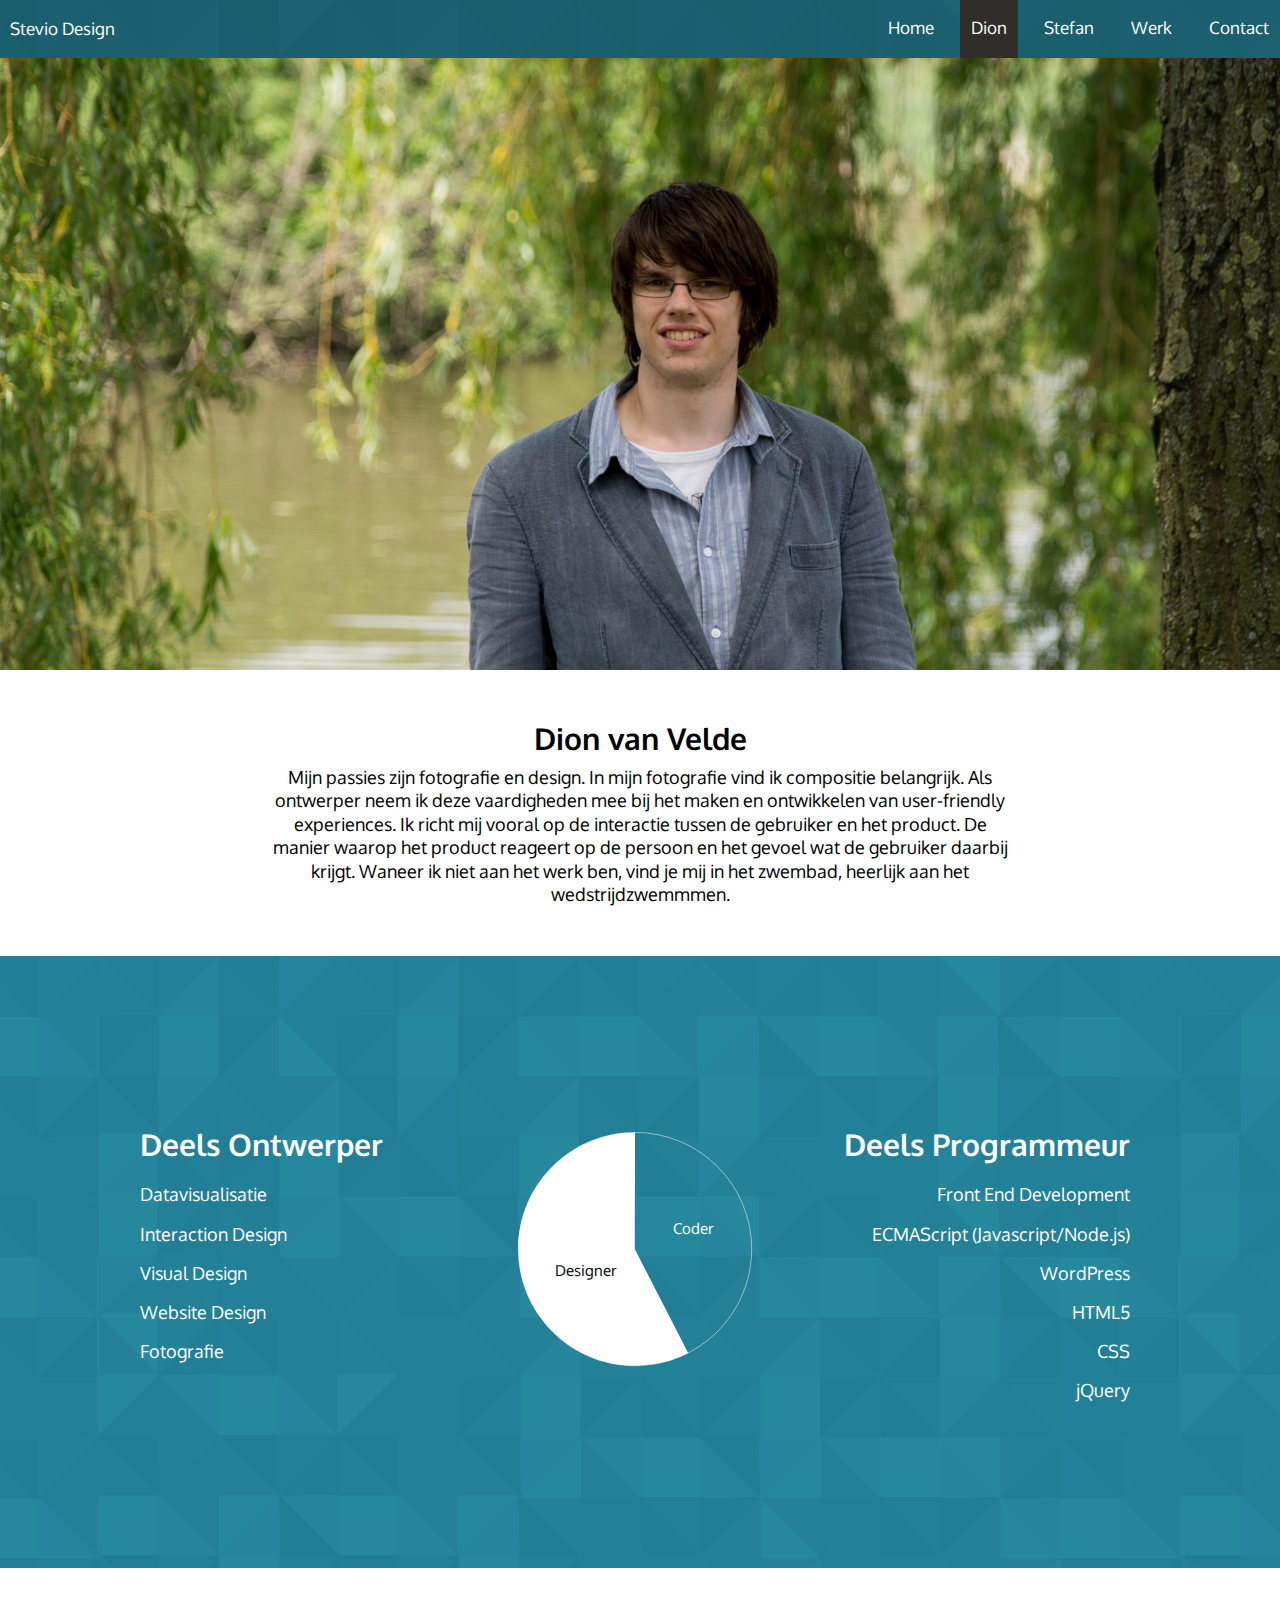
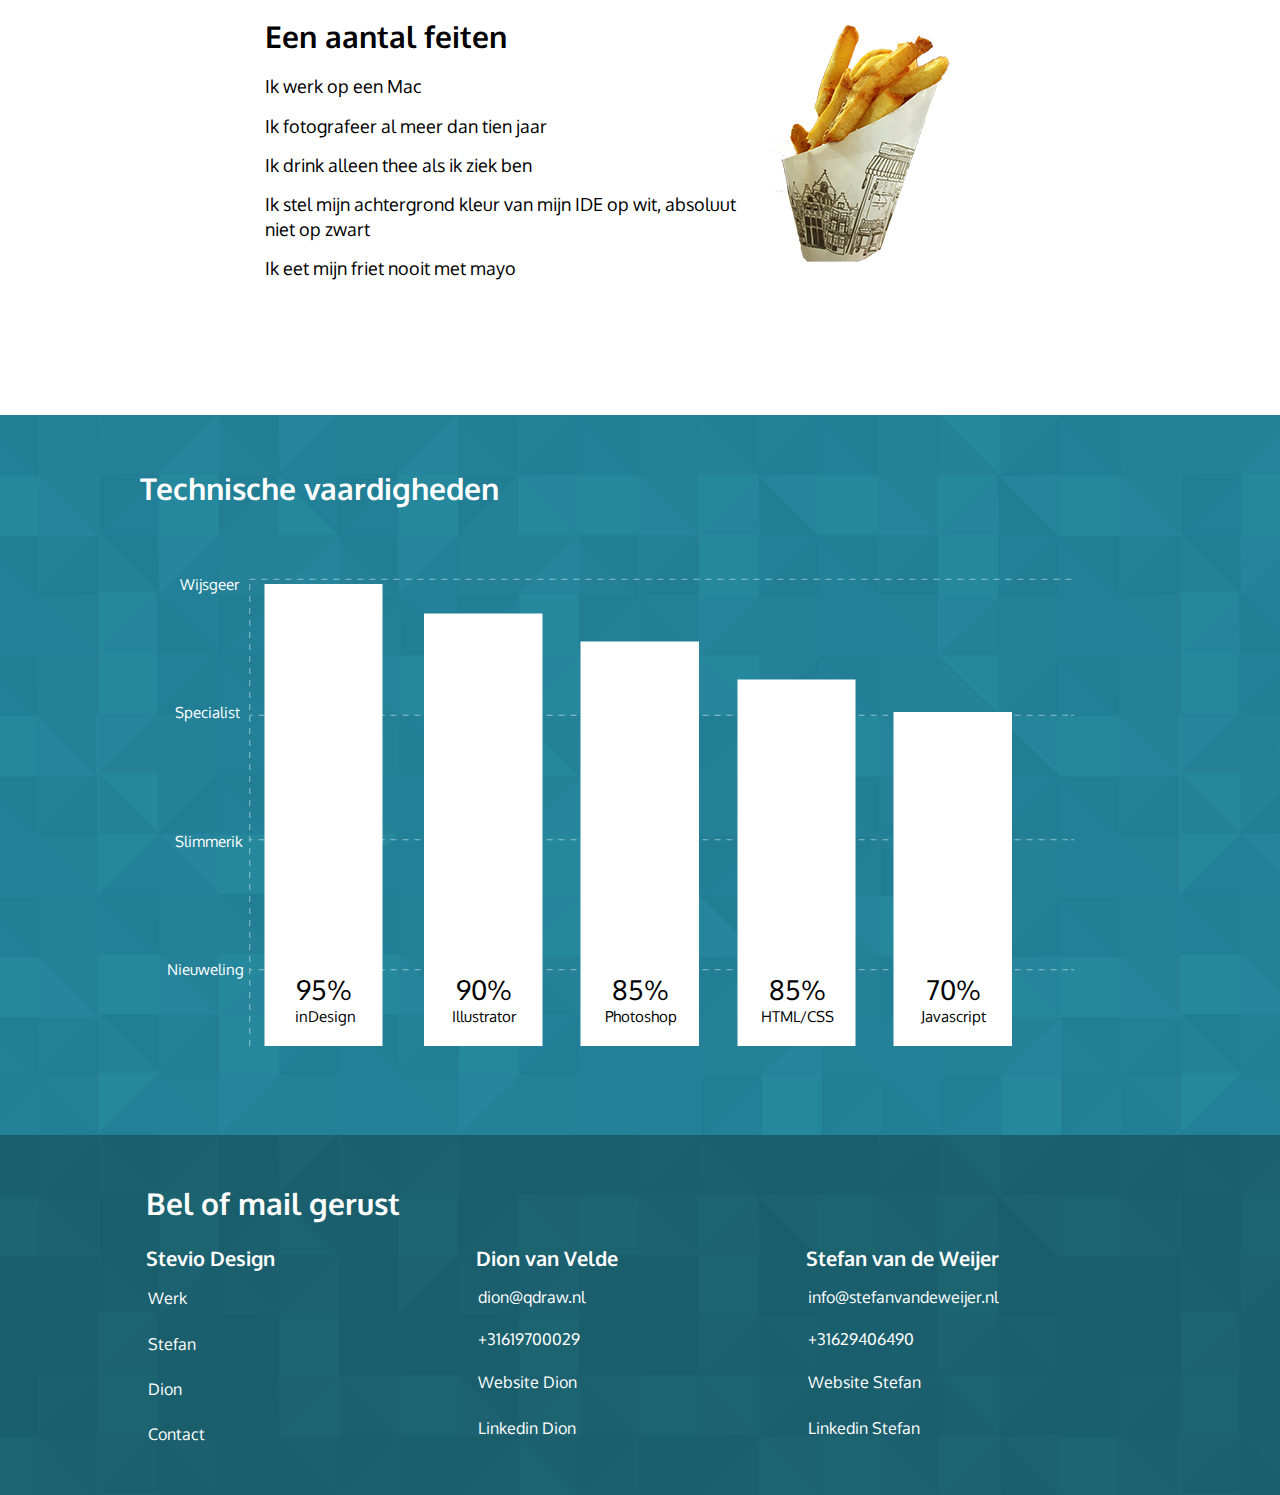
==== dion.html @ 609b66bf "steviodesign today" ====
<!DOCTYPE html>
<html>
<head>
	<meta charset="utf-8" /> 
	<link rel="stylesheet" type="text/css" href="css/reset.css">
	<link rel="stylesheet" type="text/css" href="css/style.css">

	<!-- 	Meta data -->        
    <meta name="viewport" content="width=device-width, initial-scale=1.0, maximum-scale=1.0, user-scalable=no">
    <meta name="apple-mobile-web-app-title" content="Stevio Design">
    <meta name="apple-mobile-web-app-capable" content="yes">
    <meta name="apple-mobile-web-app-status-bar-style" content="black-translucent">	


	<title>Dion van Velde - Stevio Design</title>
	<meta property='og:title' content='Dion van Velde - Stevio Design' />
    <meta property="og:site_name" content="Stevio Design"/>


    <meta name='keywords' content='Stevio, Dion van Velde, Design, Interaction Desinger, fotograaf' />
	<meta name='description' content='Dion van Velde - Interaction Desinger en fotograaf' />
	<meta property="og:description" content="Dion van Velde - Interaction Desinger en fotograaf" />


	<meta property="og:image" content="http://steviodesign.nl/images/head-dion.jpg"/>


	<link rel='canonical' href='http://steviodesign.nl/dion.html' />
	<meta property="og:url" content="http://steviodesign.nl/dion.html"/>


    <link rel="author" href="https://plus.google.com/+DionvanVelde"/>
	<meta name="dcterms.rightsHolder" content="&copy; Qdraw;Media" />
	<meta name="dcterms.rights" content="Design" />
	<meta name="dcterms.dateCopyrighted" content="2015">	
	<meta name="author" content="Dion van Velde" />
    <meta property="og:locale" content="nl_NL" />      
 
    <!-- Disable automatic phone number detection. -->
    <meta name="format-detection" content="telephone=no"> 
	<!-- thanks: https://gist.github.com/tfausak/2222823 && http://realfavicongenerator.net/ -->
     <!-- iPad non-retina icon -->
    <link href="images/favicon/apple-touch-icon-precomposed-76.png" sizes="76x76" rel="apple-touch-icon-precomposed"> 
     <!-- iPhone 6 Plus icon -->
    <link href="images/favicon/apple-touch-icon-precomposed-180.png" sizes="120x120" rel="apple-touch-icon-precomposed"> 
     <!-- iPad retina icon -->
    <link href="images/favicon/apple-touch-icon-precomposed-152.png" sizes="152x152" rel="apple-touch-icon-precomposed"> 

    <link rel="shortcut icon" type="image/x-icon" href="images/favicon/apple-touch-icon_16x16.ico">
    <link rel="shortcut icon" type="image/png" href="images/favicon/apple-touch-icon-precomposed-96.png">	
	<!-- win8 -->
	<meta name="msapplication-TileImage" content="images/favicon/apple-touch-icon-precomposed-144.png">
	<meta name="msapplication-TileColor" content="#FFF"/>
	<meta name="application-name" content="Stevio Design" />

</head>
<body>

<header>
	<div id="menu">
		<ul>
			<li><a href="index.html">Home</a></li>
			<li class="active"><a href="dion.html">Dion</a></li>
			<li><a href="stefan.html">Stefan</a></li>
			<li><a href="werk.html">Werk</a></li>
			<li><a href="contact.html">Contact</a></li>
		</ul>		
	</div>
	<a href="index.html" class="logo">Stevio Design</a>
	<a href="index.html" class="favicon"></a>

</header>


<div class="head werk" style="background-image:url('images/head-dion.jpg')">
</div>

<div class="container">
	<div class="text">
		<h1>Dion van Velde</h1>
		<p>Mijn passies zijn fotografie en design. In mijn fotografie vind ik compositie belangrijk. Als ontwerper neem ik deze vaardigheden mee bij het maken en ontwikkelen van user-friendly experiences. Ik richt mij vooral op de interactie tussen de gebruiker en het product. De manier waarop het product reageert op de persoon en het gevoel wat de gebruiker daarbij krijgt. Waneer ik niet aan het werk ben, vind je mij in het zwembad, heerlijk aan het wedstrijdzwemmmen.</p>
	</div>
</div>

<div class="head chart">
	<div class="container">
		<div class="content">
			<h1>Deels Ontwerper</h1>
			<ul>
				<li>Datavisualisatie</li>
				<li>Interaction Design</li>
				<li>Visual Design</li>
				<li>Website Design</li>
				<li>Fotografie</li>

			</ul>
		</div>

		<div class="content">
			<img src="images/dion-pi-chart.svg" alt="Verdeling van de skills" />
		</div>

		<div class="content">
			<h1>Deels Programmeur</h1>
			<ul>
				<li>Front End Development</li>
				<li>ECMAScript (Javascript/Node.js)</li>
				<li>WordPress</li>
				<li>HTML5</li>
				<li>CSS</li>
				<li>jQuery</li>
			</ul>
		</div>

	</div>
</div>

<div class="container about">
	<div>
		<img src="images/dion-factimage.png" alt="Fact image">
	</div>
	<div>
		<h1>Een aantal feiten</h1>
		<ul>
			<li>Ik werk op een Mac</li>
			<li>Ik fotografeer al meer dan tien jaar</li>
			<li>Ik drink alleen thee als ik ziek ben</li>
			<li>Ik stel mijn achtergrond kleur van mijn IDE op wit, absoluut niet op zwart</li>
			<li>Ik eet mijn friet nooit met mayo</li>
		</ul>
	</div>

</div>

<div class="head technical-skills">
		<div class="container">
			<h1>Technische vaardigheden</h1>
			<img src="images/dion-technical-skills.svg" alt="Overzicht van technische skills" />
		</div>
</div>



<footer>
	<div class="container">
		<h1>Bel of mail gerust</h1>
		<div class="content">
			<h3> <a href="index.html">Stevio Design</a></h3>
			<p><a class="button" href="werk.html">Werk</a></p>
			<p><a class="button" href="stefan.html">Stefan</a></p>
			<p><a class="button" href="dion.html">Dion</a></p>
			<p><a class="button" href="contact.html">Contact</a></p>
		</div>
		<div class="content">
			<h3> <a href="dion.html">Dion van Velde</a></h3>
			<div id="mail-dion"></div>
			<div id="tel-dion"></div>
			<p><a class="button" href="http://qdraw.nl">Website Dion</a></p>
			<p><a class="button" href="https://www.linkedin.com/in/dionvv">Linkedin Dion</a></p>

		</div>

		<div class="content">
			<h3> <a href="stefan.html">Stefan van de Weijer</a></h3>
			<div id="mail-stefan"></div>
			<div id="tel-stefan"></div>
			<p><a class="button" href="http://www.stefanvandeweijer.nl/">Website Stefan</a></p>
			<p><a class="button" href="https://nl.linkedin.com/pub/stefan-van-de-weijer/91/289/176/">Linkedin Stefan</a></p>
		</div>
	</div>

	<script type="text/javascript">
		
		// Nasty code to avoid spam:
	    var x = '&#100;'  + '&#105;' + '&#111;' + '&#110;' + '&#64;' + '&#113;' + '&#100;' + '&#114;' + '&#97;' + '&#119;' + '&#46;' + '&#110;' + '&#108;';
    	var y = "&#109;" + "&#97;" +  "&#105;" + "&#108;" + "&#116;" + "&#111;" + "&#58;"; 
	    var template = "<a href='" + y + x +"'>"+ x +"</a>"+ "&nbsp";

	    if (document.querySelectorAll("#mail-dion").length >= 1) {
        	var template = "<a class='button' href='" + y + x +"'>"+ x +"</a>"+ "&nbsp";
        	document.getElementById("mail-dion").innerHTML = template;   
    	}

	    var stefan = "info@stefanvandeweijer.nl"
	    if (document.querySelectorAll("#mail-stefan").length >= 1) {
        	var template = "<a class='button' href='" + y + stefan +"'>"+ stefan +"</a>"+ "&nbsp";
        	document.getElementById("mail-stefan").innerHTML = template;   
    	}

    	var t = "&#116;&#101;&#108;&#58;"
    	var q = "&#43;&#51;&#49;&#54;&#49;&#57;&#55;&#48;&#48;&#48;&#50;&#57;";

	    if (document.querySelectorAll("#tel-dion").length >= 1) {
        	var template = "<a class='button' href='" + t + q +"'>"+ q +"</a>"+ "&nbsp";
        	document.getElementById("tel-dion").innerHTML = template;   
    	}

    	var stefan = "&#43;&#51;&#49;&#54;29406490"

	    if (document.querySelectorAll("#tel-stefan").length >= 1) {
        	var template = "<a class='button' href='" + t + stefan +"'>"+ stefan +"</a>"+ "&nbsp";
        	document.getElementById("tel-stefan").innerHTML = template;   
    	}

    	// For Internet ExploDer 8 or older
    	if(document.all && !document.addEventListener) {
    		var warning = document.createElement("div");
	    	warning.innerHTML = '<h2>Sorry, maar met jouw versie van Internet Explorer kan mijn site niet samenwerken. Het handigste is dat je Firefox of Chrome installeerd. </h2><p> Mocht u vragen hebben neem dan contact op met Dion van Velde via: ' + '&#100;'  + '&#105;' + '&#111;' + '&#110;' + '&#64;' + '&#113;' + '&#100;' + '&#114;' + '&#97;' + '&#119;' + '&#46;' + '&#110;' + '&#108;' + '</p> <a href="https://www.google.com/chrome/browser/desktop/index.html" class="button" style="color:white">Download Google Chrome</a> <a class="button" href="https://www.mozilla.org/nl/firefox/new/">Download Firefox</a>';
	    	document.getElementById("menu").appendChild(warning)
		}		    

	</script>

</footer>

<script type="text/javascript">
  (function(i,s,o,g,r,a,m){i['GoogleAnalyticsObject']=r;i[r]=i[r]||function(){
  (i[r].q=i[r].q||[]).push(arguments)},i[r].l=1*new Date();a=s.createElement(o),
  m=s.getElementsByTagName(o)[0];a.async=1;a.src=g;m.parentNode.insertBefore(a,m)
  })(window,document,'script','//www.google-analytics.com/analytics.js','ga');

  ga('create', 'UA-64991687-1', 'auto');
  ga('send', 'pageview');

</script>

</body>
</html>
---- css/style.css ----
/*@font-face {
  font-family: 'Oxygen';
  font-style: normal;
  font-weight: 300;
  src: local('Oxygen Light'), local('Oxygen-Light'), url(fonts/oxygen-300.woff2) format('woff2'), url(fonts/oxygen-300.woff) format('woff');
}*/

@font-face {
  font-family: 'Oxygen';
  font-style: normal;
  font-weight: 400;
  src: local('Oxygen'), local('Oxygen-Regular'), url(fonts/oxygen-400.woff2) format('woff2'), url(fonts/oxygen-400.woff) format('woff');
}
@font-face {
  font-family: 'Oxygen';
  font-style: normal;
  font-weight: 700;
  src: local('Oxygen Bold'), local('Oxygen-Bold'), url(fonts/oxygen-700.woff2) format('woff2'), url(fonts/oxygen-700.woff) format('woff');
}

html {
  	box-sizing: border-box;
	font-family: 'Oxygen', sans-serif;
}

*, *:before, *:after {
  	box-sizing: inherit;
}

header {
	width: 100%;
	height: 58px;
	background-color: #629db2;
	background-image: url("../images/head-dark.svg");
	background-position: top center;
}

header .logo {
	padding: 20px 0px 0px 10px;
    font-size: 17px;
    color: white;
    display: block;
    text-decoration: none;
}

header .favicon {
	width: 58px;
	height: 58px;
	display: none;
	background-size: cover;
	background-image: url("../images/favicon.png");
}
@media (max-width: 560px) {
	header .logo {
		display: none;
	}
	header .favicon {
		display: block;
	}

}
@media (max-width: 470px) {
	header .favicon {
		display: none;
	}
}


.container {
	width:750px;
	margin: 0px auto 0px auto;
}

@media (max-width: 750px) {
	.container {
		width: 100%;
	}
}


#menu ul{
	position: relative;
    float: right;
}
#menu li{
    float: left;
    height: 58px;
}

#menu li a {
    height: inherit;
    padding: 18px 11px 0px 11px;
    margin-left: 15px;
    display: block;
    
    color: white;
    
    text-decoration: none;
    font-size: 17px;
    transition: background .5s ease-in-out;
}
@media (max-width: 415px) {
	#menu ul{
    	float: inherit;
    }
	#menu li a {
		margin-left: 0px;
		padding-left: 6px;
	}
}

#menu li a:hover{
    background: #302D2B;
    transition: background .5s ease-in-out;
    }

#menu .active a{
    background-color: red;
    background: #302D2B;
    }



.head {
	width: 100%;
	height: 540px;
	height: 68vh;
	background-image: url("../images/head.svg");
	background-position: top center;

}

.werk {
	background-position: center;
	background-size: cover;	
}

.head .image{
	width: 600px;
	background-repeat: no-repeat;
	background-position: center bottom;
	height: inherit;
	margin: 0px auto 0px auto;
	background-image: url("../images/head-image.png");
}

@media (max-width: 620px) {
	.head .image{
		width: 100%;
	}
}

.head .image h1 {
	padding-top: 280px;
	padding-top: 40vh;
	font-size: 62px;
	text-transform: uppercase;
	text-align: center;
	color: #f1bb01;
	text-shadow: 1px 1px 5px rgba(150, 150, 150, 1);
}

@media (max-width: 620px) {
	.head .image h1 {
		font-size: 50px;
	}
}

@media (max-width: 500px) {
	.head .image h1 {
		font-size: 10vw;
	}
}


@media screen and (max-height: 568px) and (max-width: 400px) {

	.head .image h1 {
		padding-top: 37vh;
	}
	.head .image{
		background-position: center bottom;
  		background-size:contain;
  		height: 68vh;
	}

}

@media screen and (min-height: 569px) and (max-width: 400px) and (max-height: 700px) {
	.head .image{
		background-position: center top;
	}
}

@media screen and (min-width: 400px) and (max-height: 700px) {
	.head .image{
		background-position: center top;
  		background-size:contain;
	}

}

.head .image h2 {
	width: 100%;
	
	background-image: url("../images/head-dark.svg");
	background-position: top center;

	text-align: center;
	font-size: 50px;
	color: white;
}

@media (max-width: 500px) {
	.head .image h2 {
		font-size: 35px;
	}
}

.text,
.intro {
	text-align: center;
	margin-top: 50px;
}

.text p,
.intro p {
	margin-top: 10px;
	line-height: 1.3;	
}
.intro hr {
	margin-top: 28px;
	margin-bottom: 28px;
	display: none;
}

.text {
	margin-bottom: 50px;

}
.text h2 {
	margin-top: 2px;
}

hr {
	border: 0px solid black;
	height: 1px;
	background-color: #629db2;
}


h1 {
	font-weight: bold;
	font-size: 30px;
	line-height: 1.2;	
}

h2 {
	font-weight: bold;
	font-size: 22px;
	line-height: 1.2;	
}

h3 {
	font-weight: bold;
	font-size: 20px;
	line-height: 1.2;	
}

span,
ul,
p{
	font-weight: normal;
	font-size: 18px;
	line-height: 1.2;	
}

a {
	color: black;
}

.button {
    display: inline-block;
    border: 0px;
    color: white;
    font-size: 16px;
    font-weight: normal;
    margin: 5px 5px 5px 0px;
    padding: 8px;
    border-radius: 3px;
    text-decoration: none;
    transition: background-color .5s ease-in-out;
    cursor: pointer;
    background-position: center left;
    background-repeat:no-repeat; 	
}

.button:hover {
    background-color: #302D2B;
    color: white;	
}
.dion {
	background-image: url('../images/dion.png');
}
.stefan {
	background-image: url('../images/stefan.png');
}

.duo {
	min-height: 290px;

	background-repeat: no-repeat;
}
.duo:nth-child(2n+0) {
	background-position: left bottom;
}
.duo:nth-child(2n+1) {
	background-position: right bottom;
}

.duo h2,
.duo p {
	width: 500px;
}

@media (max-width: 750px) {
	.duo {
		width: 100%;
	}

	.duo h2,
	.duo p {
		width: 100%;
		text-align: center;
	}	

	.duo:nth-child(2n+0),
	.duo:nth-child(2n+1) {
		background-position: center top;
	}

}


.duo:nth-child(2n+1) h2,
.duo:nth-child(2n+1) p {/*eerste*/
	margin-right: 250px;
}

.duo:nth-child(2n+0) h2,
.duo:nth-child(2n+0) p {/*2nd*/
	margin-left: 250px;
}

@media (max-width: 750px) {
	.duo:nth-child(2n+1) h2,
	.duo:nth-child(2n+1) p {/*eerste*/
		margin-right: 0px;
	}

	.duo:nth-child(2n+0) h2,
	.duo:nth-child(2n+0) p {/*2nd*/
		margin-left: 0px;
	}

}


.duo h2 {
	padding-top: 100px;
}

@media (max-width: 750px) {
	.duo h2 {
		padding-top: 350px;
	}
}

.clear {
	clear: both;
}
.portfolio h1,
.portfolio h2 {
	text-align: center;
	margin-bottom: 8px;
	color: white;
}

.portfolio {
	background-color: #629db2;
	background-image: url("../images/head-light.svg");
	background-position: top center;
	width: 100%;
	margin-top: 55px;
	position: relative;
}

.werk {
	margin-top: 0px;
}

.about {
	margin-bottom: 50px;
}

.about div:nth-child(2) {
	width: 66%;
	padding-bottom: 70px;
}
.about div:nth-child(1) {
	width: 33%;
	float: right;
}

@media (max-width: 580px) {
	.about div:nth-child(1) img {
		width: 100%;
	}
}

.technical-skills {
	height: 540px;
	height: 78vh;
	color: white;		
}
@media (max-width: 750px) {
	.technical-skills {
		height: inherit;
		background-color: red !important;
		font: "Comic Sans" !important;
	}
}



.chart {
	padding-top: 10vh;
	margin-bottom: 50px;
	color: white;
    word-wrap: break-word;
}
@media (max-height: 800px) {
	.chart {
		height: 80vh;
	}
}

@media (max-height: 666px) {
	.chart {
		height: 100vh;
	}
}

@media (max-width: 750px) {
	.chart{
		padding-top: 0px;

		float: inherit;
		height: inherit !important;
		background-color: red !important;
	}
	.chart .container {
		height: inherit;
	}
	.chart img {
		max-width: 300px;
	}
}

@media (max-height: 930px) {
	.chart img {
		height: 250px;
	}
}

.technical-skills .container img,
.chart img {
	max-height: 100%;
	width: 100%;
}

.chart .content:nth-child(3n+3) {
	text-align: right;
}
@media (max-width: 750px) {
	.chart .container .content {
		float: inherit;
		width: 320px;
		margin-left: auto;
		margin-right: auto;
	}
	.chart .content:nth-child(3n+3) {
		text-align: left;
	}
}


@media (max-height: 900px) {
	.technical-skills img {
		height: 60vh;
	}
	.technical-skills {
		height: 80vh;
	}
}

@media (max-height: 666px) {
	.technical-skills {
		height: 100vh;
	}
}

.about ul,
.chart ul {
	margin-top: 20px;
}

.about ul li,
.chart ul li {
	line-height: 1.4;
	margin-bottom: 14px;
}




.chart .container,
.technical-skills .container,
.portfolio .container {
	width: 1000px;
	padding-top: 55px;
	padding-bottom: 75px;

}
@media (max-width: 1000px) {
	.chart .container,
	.technical-skills .container,
	.portfolio .container {
		width: 650px;
	}
}
@media (max-width: 750px) {
	.chart .container,
	.technical-skills .container,
	.portfolio .container {
		width: 100%;
	}
}

@media (max-width: 670px) {
	.portfolio .container{
		width: 300px;
	}
}


.thumbnail {
	display: inline-block;
	text-align: left;
	margin-right: 45px;
	margin-top: 25px;
	margin-bottom: 50px;

	width: 300px;
	height: 300px;
}

.thumbnail img {
	width: 300px;
	height: 250px;
}

.thumbnail a {
	text-decoration: none;
	color: white;
}
.thumbnail h3 {
	margin-top: 11px;
	text-align: center;
}
.thumbnail h4 {
	margin-top: 3px;
	text-align: center;
	font-weight: normal;
	font-size: 18px;
}

.portfolio .container .thumbnail:nth-child(3n+1){
	margin-right: 0px;
}

@media (max-width: 1000px) {
	.portfolio .container .thumbnail:nth-child(3n+1){
		margin-right: 45px;
	}
	.portfolio .container .thumbnail:nth-child(2n+1){
		margin-right: 0px;
	}
}

@media (max-width: 670px) {
	.portfolio .container .thumbnail{
		margin-right: 0px !important;
	}
}



footer {
	background-image: url("../images/head-dark.svg");
	background-position: top center;
}


footer .container {
	width: 1000px;
	height: 360px;
}

@media (max-width: 1000px) {
	footer .container {
		width: 650px;
	}
}

@media (max-width: 750px) {
	footer .container {
		width: 100%;
	}
}

@media (max-width: 650px) {
	footer .container {
		width: 300px;
	}
}

footer .container h2,
footer .container h1{
	padding-top: 50px;
	margin-left: 6px;
	color: white;
	max-width: 100%;
}
footer .container h3 a{
	color: white;
	margin-left: 6px;
	margin-bottom: 6px;
	display: block;
	text-decoration: none;
}

.container .content {
	margin-top: 25px;
	float: left;
	width: 33%;
}


@media (max-width: 650px) {
	.container .content {
		float: inherit;
		width: 100%;
	}
	footer .container {
		height: inherit;
	}
}
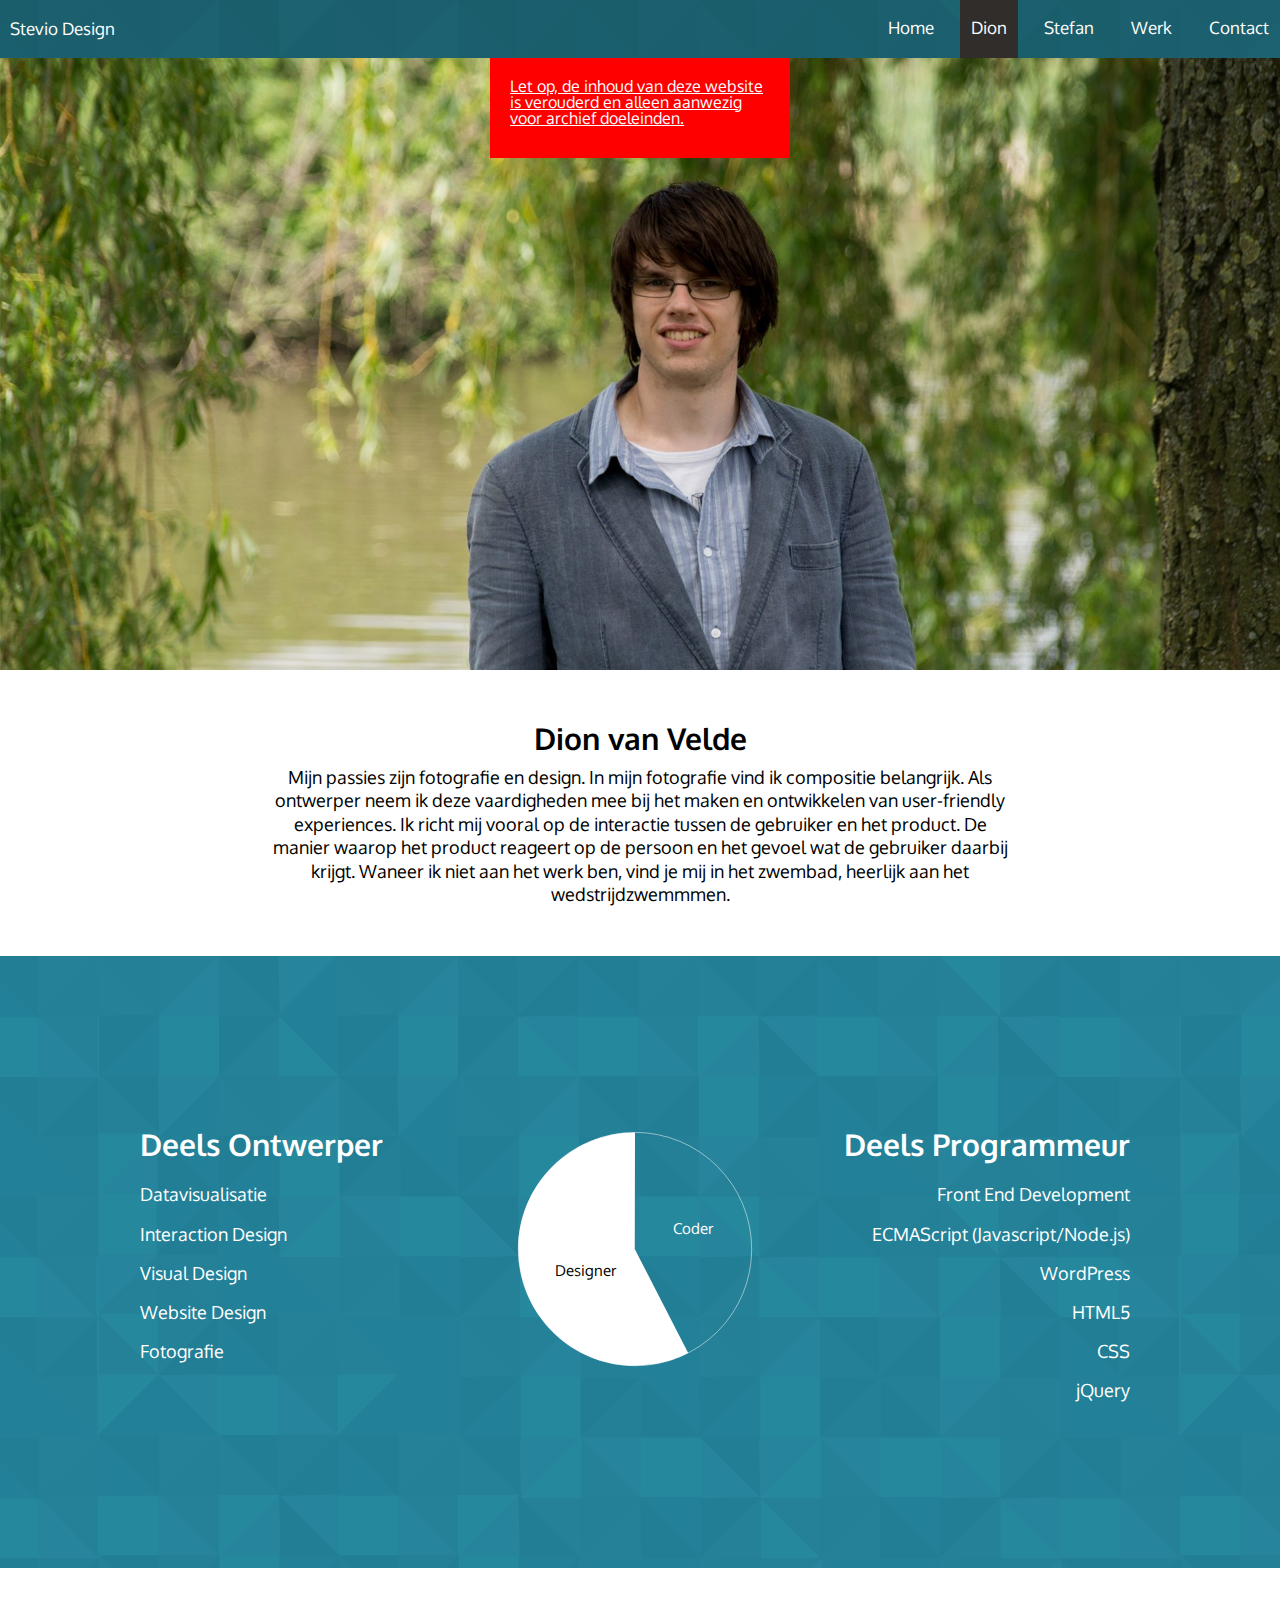
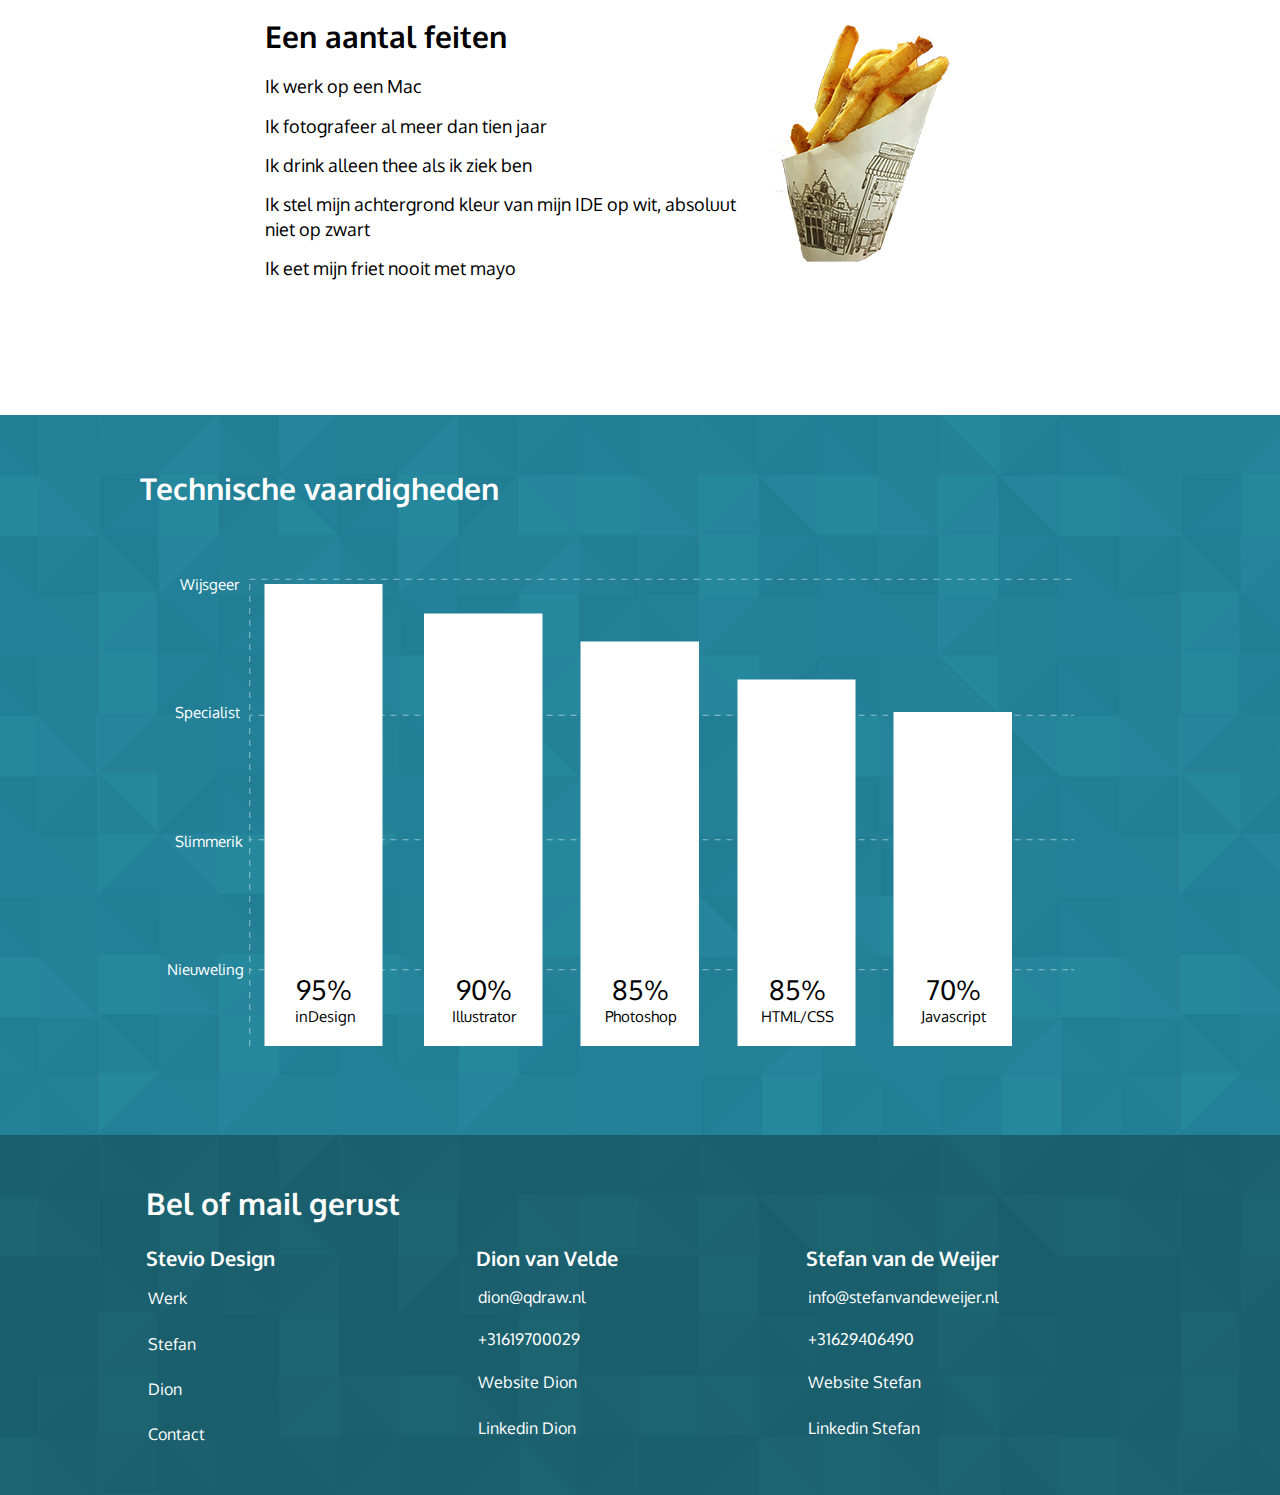
==== commit 0c2ae163: "add obsolete warning for pages" ====
--- a/dion.html
+++ b/dion.html
@@ -1,15 +1,15 @@
 <!DOCTYPE html>
 <html>
 <head>
-	<meta charset="utf-8" /> 
+	<meta charset="utf-8" />
 	<link rel="stylesheet" type="text/css" href="css/reset.css">
 	<link rel="stylesheet" type="text/css" href="css/style.css">
 
-	<!-- 	Meta data -->        
+	<!-- 	Meta data -->
     <meta name="viewport" content="width=device-width, initial-scale=1.0, maximum-scale=1.0, user-scalable=no">
     <meta name="apple-mobile-web-app-title" content="Stevio Design">
     <meta name="apple-mobile-web-app-capable" content="yes">
-    <meta name="apple-mobile-web-app-status-bar-style" content="black-translucent">	
+    <meta name="apple-mobile-web-app-status-bar-style" content="black-translucent">
 
 
 	<title>Dion van Velde - Stevio Design</title>
@@ -32,22 +32,22 @@
     <link rel="author" href="https://plus.google.com/+DionvanVelde"/>
 	<meta name="dcterms.rightsHolder" content="&copy; Qdraw;Media" />
 	<meta name="dcterms.rights" content="Design" />
-	<meta name="dcterms.dateCopyrighted" content="2015">	
+	<meta name="dcterms.dateCopyrighted" content="2015">
 	<meta name="author" content="Dion van Velde" />
-    <meta property="og:locale" content="nl_NL" />      
- 
+    <meta property="og:locale" content="nl_NL" />
+
     <!-- Disable automatic phone number detection. -->
-    <meta name="format-detection" content="telephone=no"> 
+    <meta name="format-detection" content="telephone=no">
 	<!-- thanks: https://gist.github.com/tfausak/2222823 && http://realfavicongenerator.net/ -->
      <!-- iPad non-retina icon -->
-    <link href="images/favicon/apple-touch-icon-precomposed-76.png" sizes="76x76" rel="apple-touch-icon-precomposed"> 
+    <link href="images/favicon/apple-touch-icon-precomposed-76.png" sizes="76x76" rel="apple-touch-icon-precomposed">
      <!-- iPhone 6 Plus icon -->
-    <link href="images/favicon/apple-touch-icon-precomposed-180.png" sizes="120x120" rel="apple-touch-icon-precomposed"> 
+    <link href="images/favicon/apple-touch-icon-precomposed-180.png" sizes="120x120" rel="apple-touch-icon-precomposed">
      <!-- iPad retina icon -->
-    <link href="images/favicon/apple-touch-icon-precomposed-152.png" sizes="152x152" rel="apple-touch-icon-precomposed"> 
+    <link href="images/favicon/apple-touch-icon-precomposed-152.png" sizes="152x152" rel="apple-touch-icon-precomposed">
 
     <link rel="shortcut icon" type="image/x-icon" href="images/favicon/apple-touch-icon_16x16.ico">
-    <link rel="shortcut icon" type="image/png" href="images/favicon/apple-touch-icon-precomposed-96.png">	
+    <link rel="shortcut icon" type="image/png" href="images/favicon/apple-touch-icon-precomposed-96.png">
 	<!-- win8 -->
 	<meta name="msapplication-TileImage" content="images/favicon/apple-touch-icon-precomposed-144.png">
 	<meta name="msapplication-TileColor" content="#FFF"/>
@@ -64,7 +64,7 @@
 			<li><a href="stefan.html">Stefan</a></li>
 			<li><a href="werk.html">Werk</a></li>
 			<li><a href="contact.html">Contact</a></li>
-		</ul>		
+		</ul>
 	</div>
 	<a href="index.html" class="logo">Stevio Design</a>
 	<a href="index.html" class="favicon"></a>
@@ -170,21 +170,21 @@
 	</div>
 
 	<script type="text/javascript">
-		
+
 		// Nasty code to avoid spam:
 	    var x = '&#100;'  + '&#105;' + '&#111;' + '&#110;' + '&#64;' + '&#113;' + '&#100;' + '&#114;' + '&#97;' + '&#119;' + '&#46;' + '&#110;' + '&#108;';
-    	var y = "&#109;" + "&#97;" +  "&#105;" + "&#108;" + "&#116;" + "&#111;" + "&#58;"; 
+    	var y = "&#109;" + "&#97;" +  "&#105;" + "&#108;" + "&#116;" + "&#111;" + "&#58;";
 	    var template = "<a href='" + y + x +"'>"+ x +"</a>"+ "&nbsp";
 
 	    if (document.querySelectorAll("#mail-dion").length >= 1) {
         	var template = "<a class='button' href='" + y + x +"'>"+ x +"</a>"+ "&nbsp";
-        	document.getElementById("mail-dion").innerHTML = template;   
+        	document.getElementById("mail-dion").innerHTML = template;
     	}
 
 	    var stefan = "info@stefanvandeweijer.nl"
 	    if (document.querySelectorAll("#mail-stefan").length >= 1) {
         	var template = "<a class='button' href='" + y + stefan +"'>"+ stefan +"</a>"+ "&nbsp";
-        	document.getElementById("mail-stefan").innerHTML = template;   
+        	document.getElementById("mail-stefan").innerHTML = template;
     	}
 
     	var t = "&#116;&#101;&#108;&#58;"
@@ -192,14 +192,14 @@
 
 	    if (document.querySelectorAll("#tel-dion").length >= 1) {
         	var template = "<a class='button' href='" + t + q +"'>"+ q +"</a>"+ "&nbsp";
-        	document.getElementById("tel-dion").innerHTML = template;   
+        	document.getElementById("tel-dion").innerHTML = template;
     	}
 
     	var stefan = "&#43;&#51;&#49;&#54;29406490"
 
 	    if (document.querySelectorAll("#tel-stefan").length >= 1) {
         	var template = "<a class='button' href='" + t + stefan +"'>"+ stefan +"</a>"+ "&nbsp";
-        	document.getElementById("tel-stefan").innerHTML = template;   
+        	document.getElementById("tel-stefan").innerHTML = template;
     	}
 
     	// For Internet ExploDer 8 or older
@@ -207,11 +207,12 @@
     		var warning = document.createElement("div");
 	    	warning.innerHTML = '<h2>Sorry, maar met jouw versie van Internet Explorer kan mijn site niet samenwerken. Het handigste is dat je Firefox of Chrome installeerd. </h2><p> Mocht u vragen hebben neem dan contact op met Dion van Velde via: ' + '&#100;'  + '&#105;' + '&#111;' + '&#110;' + '&#64;' + '&#113;' + '&#100;' + '&#114;' + '&#97;' + '&#119;' + '&#46;' + '&#110;' + '&#108;' + '</p> <a href="https://www.google.com/chrome/browser/desktop/index.html" class="button" style="color:white">Download Google Chrome</a> <a class="button" href="https://www.mozilla.org/nl/firefox/new/">Download Firefox</a>';
 	    	document.getElementById("menu").appendChild(warning)
-		}		    
+		}
 
 	</script>
 
 </footer>
+<script type="text/javascript" src="js/obsolete.js"></script>
 
 <script type="text/javascript">
   (function(i,s,o,g,r,a,m){i['GoogleAnalyticsObject']=r;i[r]=i[r]||function(){
@@ -225,4 +226,4 @@
 </script>
 
 </body>
-</html>+</html>
